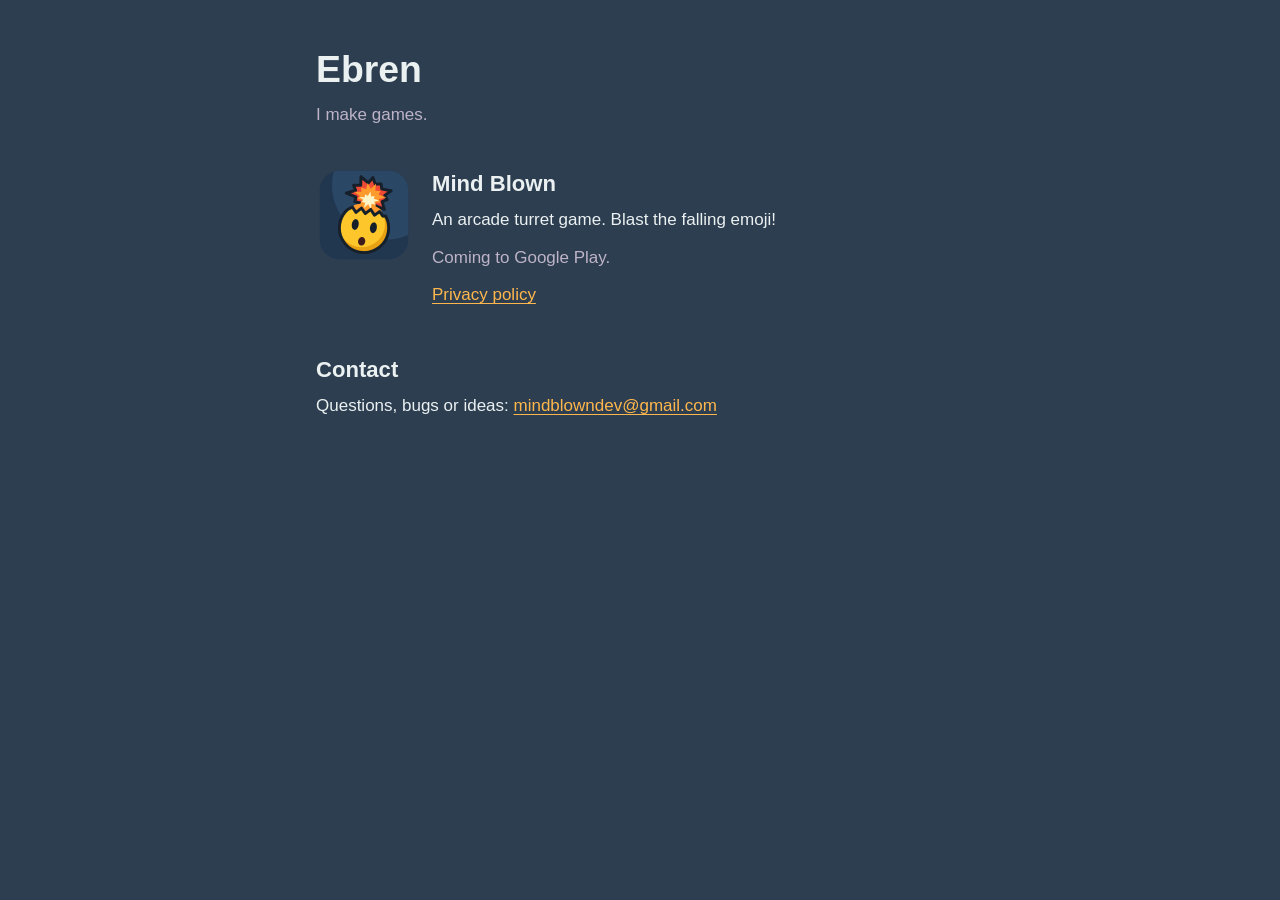
==== index.html @ 54c49e57 "Add home page and Mind Blown privacy policy" ====
<!doctype html>
<html lang="en">
<head>
<meta charset="utf-8">
<meta name="viewport" content="width=device-width, initial-scale=1">
<title>Ebren</title>
<meta name="description" content="Games by Ebren.">
<meta name="theme-color" content="#2c3e50">
<link rel="icon" href="mindblown/icon.svg" type="image/svg+xml">
<link rel="stylesheet" href="style.css">
</head>
<body>
<main>
  <h1>Ebren</h1>
  <p class="muted">I make games.</p>

  <section class="game">
    <img src="mindblown/icon-192.png" alt="Mind Blown icon" width="96" height="96">
    <div>
      <h2>Mind Blown</h2>
      <p>An arcade turret game. Blast the falling emoji!</p>
      <p class="muted">Coming to Google Play.</p>
      <p><a href="mindblown/privacy.html">Privacy policy</a></p>
    </div>
  </section>

  <h2>Contact</h2>
  <p>Questions, bugs or ideas: <a href="mailto:mindblowndev@gmail.com">mindblowndev@gmail.com</a></p>
</main>
</body>
</html>
---- style.css ----
/* Mind Blown's own colours (src/styles.css in the game) */
:root {
  --bg: #2c3e50;
  --text: #ebf0f1;
  --muted: #beb3c7;
  --link: #ffb74d;
  --rule: #34495e;
}

* { box-sizing: border-box; }

html {
  background: var(--bg);
  color: var(--text);
  font: 17px/1.6 Arial, sans-serif;
  -webkit-text-size-adjust: 100%;
}

body { margin: 0; background: var(--bg); }

main {
  max-width: 40rem;
  margin: 0 auto;
  padding: 48px 16px 64px;
}

h1, h2 {
  font-family: 'Segoe UI Black', 'Arial Black', Arial, sans-serif;
  line-height: 1.15;
  margin: 0;
}

h1 { font-size: 2.2rem; }
h2 { font-size: 1.3rem; margin: 2.25rem 0 0.5rem; }

p { margin: 0.6rem 0; }

a { color: var(--link); text-underline-offset: 0.15em; }
a:hover { text-decoration-thickness: 2px; }

.muted { color: var(--muted); }

.game {
  display: flex;
  gap: 20px;
  align-items: flex-start;
  margin-top: 2.25rem;
}

.game img { flex: none; width: 96px; height: 96px; }
.game h2 { margin-top: 0.25rem; }

footer {
  margin-top: 3rem;
  padding-top: 1rem;
  border-top: 2px solid var(--rule);
  font-size: 0.9rem;
}

@media (max-width: 26rem) {
  .game { flex-direction: column; gap: 12px; }
  .game img { width: 80px; height: 80px; }
}
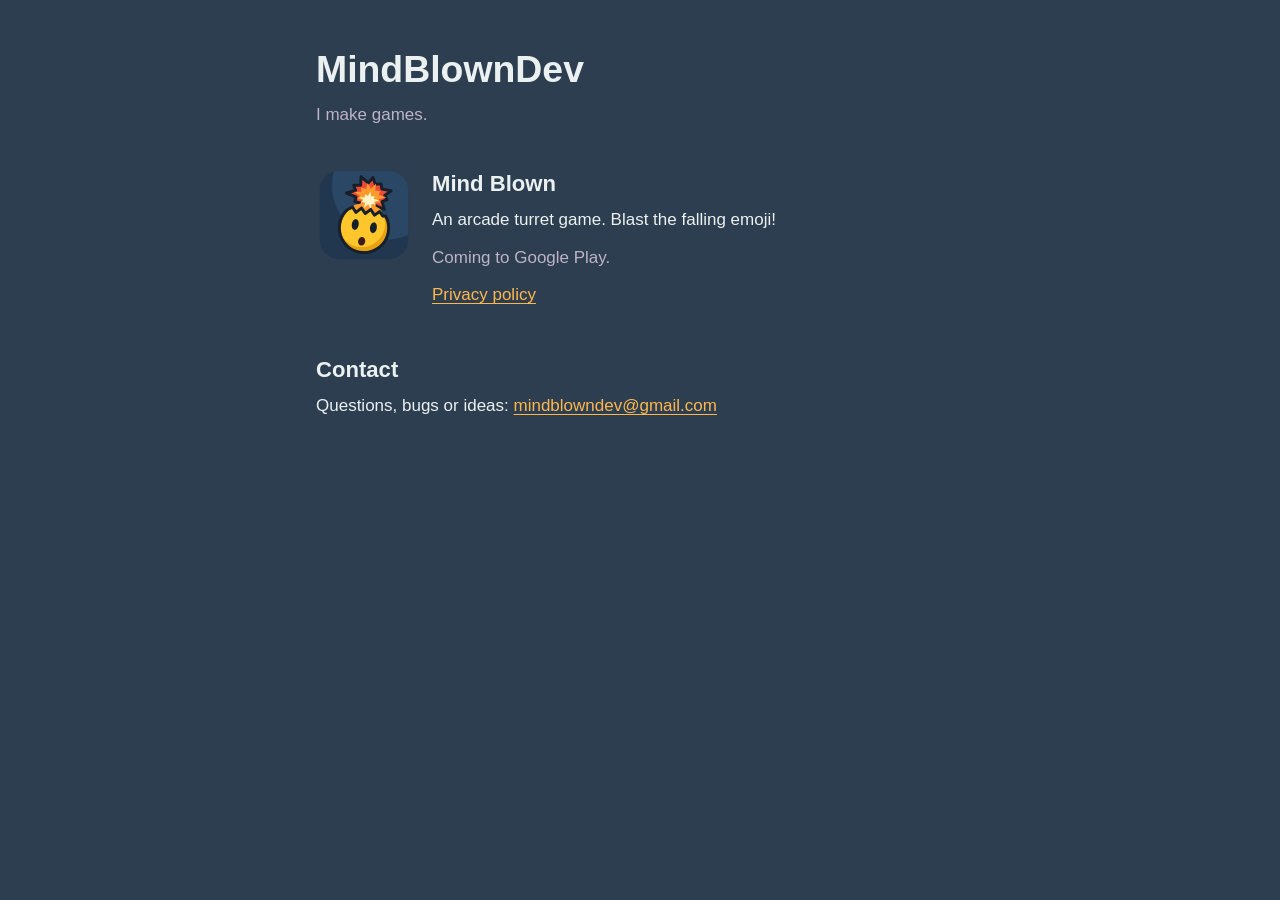
==== commit 80c0e5fe: "Replace name with MindBlownDev" ====
--- a/index.html
+++ b/index.html
@@ -3,15 +3,15 @@
 <head>
 <meta charset="utf-8">
 <meta name="viewport" content="width=device-width, initial-scale=1">
-<title>Ebren</title>
-<meta name="description" content="Games by Ebren.">
+<title>MindBlownDev</title>
+<meta name="description" content="Games by MindBlownDev.">
 <meta name="theme-color" content="#2c3e50">
 <link rel="icon" href="mindblown/icon.svg" type="image/svg+xml">
 <link rel="stylesheet" href="style.css">
 </head>
 <body>
 <main>
-  <h1>Ebren</h1>
+  <h1>MindBlownDev</h1>
   <p class="muted">I make games.</p>
 
   <section class="game">
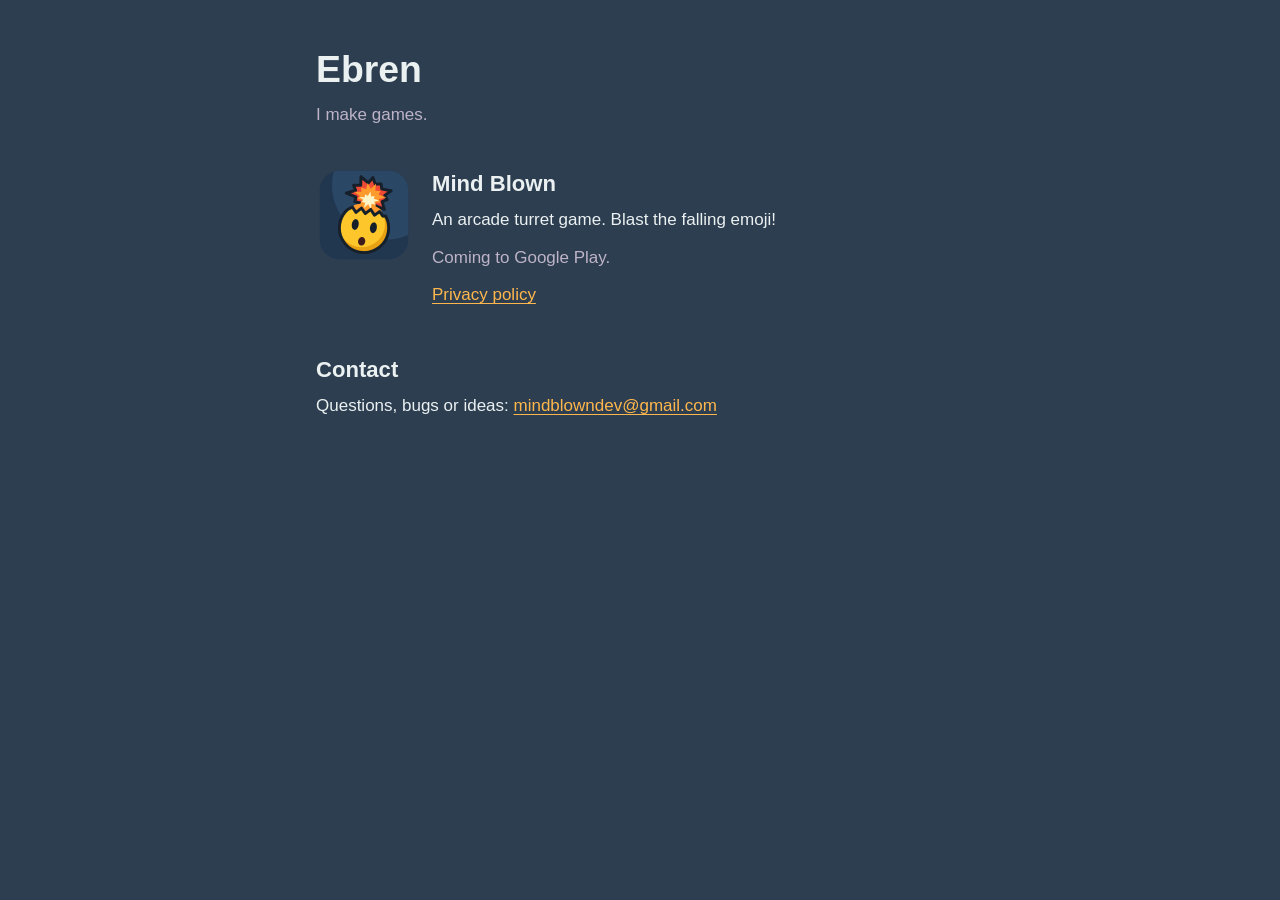
==== commit 71d2e2a9: "Rephrase, go back to including name" ====
--- a/index.html
+++ b/index.html
@@ -3,15 +3,15 @@
 <head>
 <meta charset="utf-8">
 <meta name="viewport" content="width=device-width, initial-scale=1">
-<title>MindBlownDev</title>
-<meta name="description" content="Games by MindBlownDev.">
+<title>Ebren</title>
+<meta name="description" content="Games by Ebren.">
 <meta name="theme-color" content="#2c3e50">
 <link rel="icon" href="mindblown/icon.svg" type="image/svg+xml">
 <link rel="stylesheet" href="style.css">
 </head>
 <body>
 <main>
-  <h1>MindBlownDev</h1>
+  <h1>Ebren</h1>
   <p class="muted">I make games.</p>
 
   <section class="game">
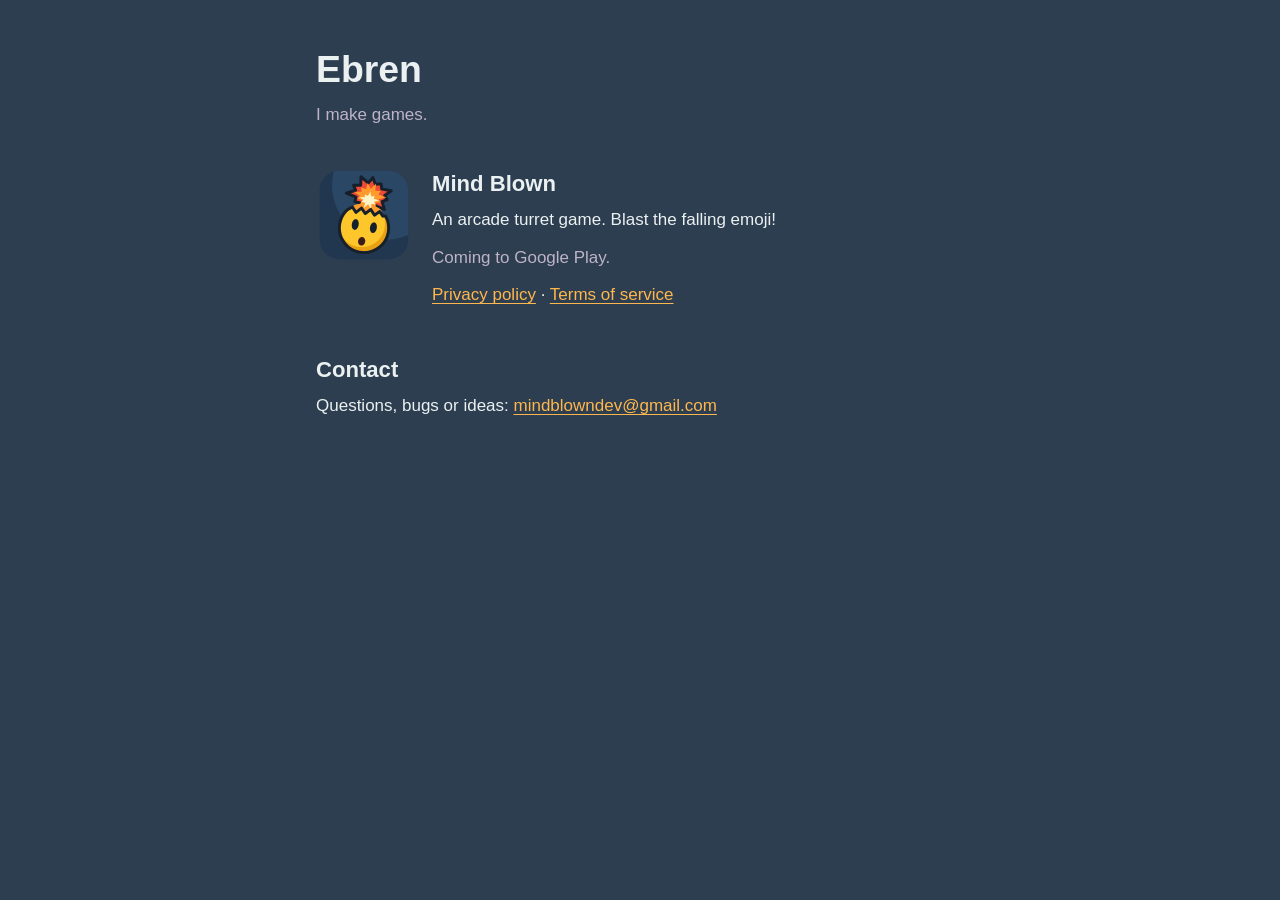
==== commit 9d5f08f4: "Clarify Mind Blown terms, purchase benefits and consumer rights" ====
--- a/index.html
+++ b/index.html
@@ -20,7 +20,7 @@
       <h2>Mind Blown</h2>
       <p>An arcade turret game. Blast the falling emoji!</p>
       <p class="muted">Coming to Google Play.</p>
-      <p><a href="mindblown/privacy.html">Privacy policy</a></p>
+      <p><a href="mindblown/privacy.html">Privacy policy</a> · <a href="mindblown/terms.html">Terms of service</a></p>
     </div>
   </section>
 
